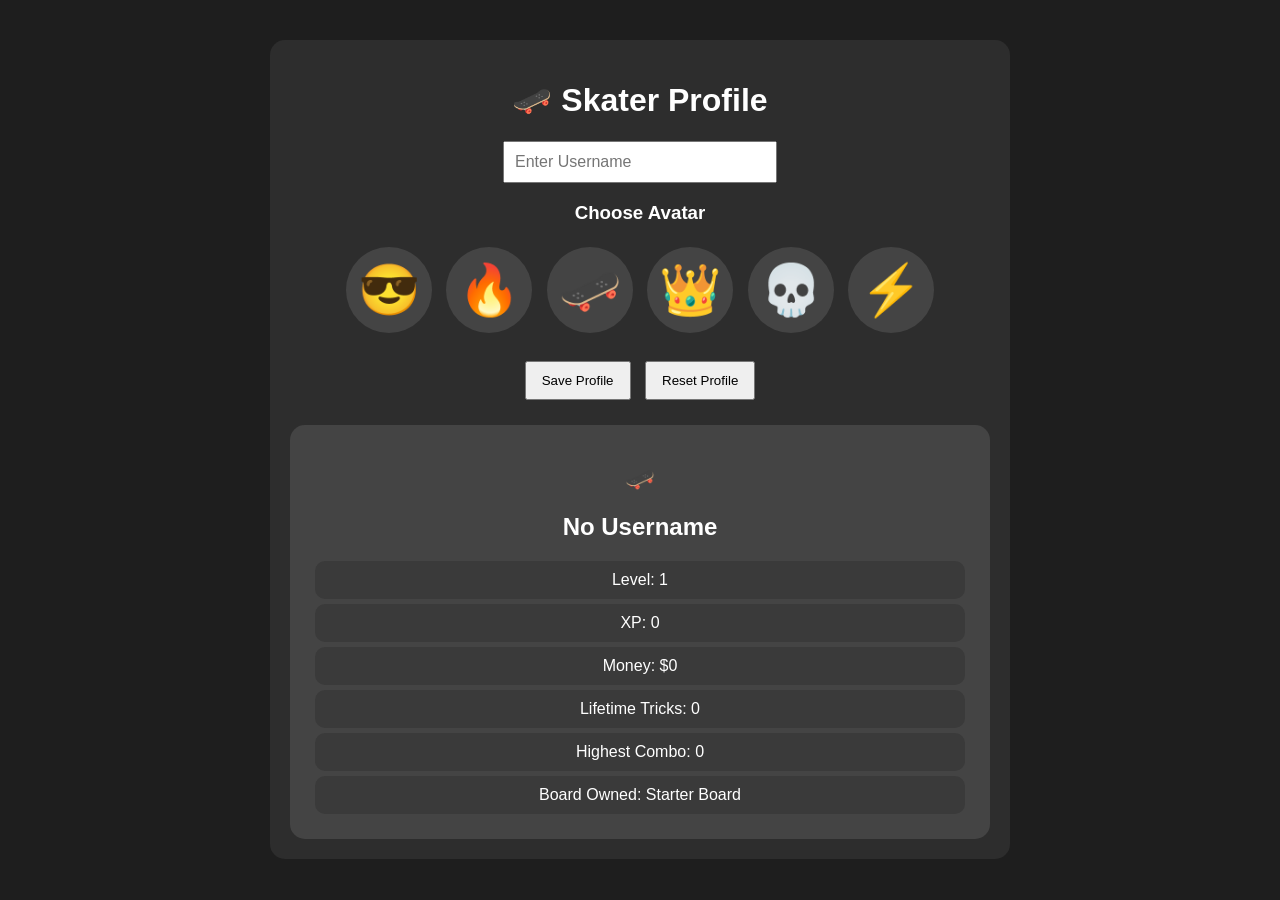
==== profile.html @ c25e0b84 "profile.html" ====
<!DOCTYPE html>
<html>
<head>
<meta charset="UTF-8">
<title>Skater Profile</title>

<style>
body{
    font-family:Arial,sans-serif;
    background:#1e1e1e;
    color:white;
    text-align:center;
    margin:0;
}

.container{
    max-width:700px;
    margin:auto;
    margin-top:40px;
    background:#2d2d2d;
    padding:20px;
    border-radius:15px;
}

input{
    padding:10px;
    width:250px;
    font-size:16px;
}

button{
    padding:10px 15px;
    margin:5px;
    cursor:pointer;
}

.avatar{
    width:80px;
    height:80px;
    border:3px solid transparent;
    margin:5px;
    cursor:pointer;
    border-radius:50%;
    font-size:50px;
    line-height:80px;
    display:inline-block;
    background:#444;
}

.selected{
    border-color:gold;
}

.stat{
    background:#3a3a3a;
    padding:10px;
    margin:5px;
    border-radius:10px;
}

#profileCard{
    margin-top:20px;
    padding:20px;
    background:#444;
    border-radius:15px;
}
</style>
</head>
<body>

<div class="container">

<h1>🛹 Skater Profile</h1>

<input id="username" placeholder="Enter Username">

<h3>Choose Avatar</h3>

<div id="avatars">
<div class="avatar" onclick="selectAvatar('😎')">😎</div>
<div class="avatar" onclick="selectAvatar('🔥')">🔥</div>
<div class="avatar" onclick="selectAvatar('🛹')">🛹</div>
<div class="avatar" onclick="selectAvatar('👑')">👑</div>
<div class="avatar" onclick="selectAvatar('💀')">💀</div>
<div class="avatar" onclick="selectAvatar('⚡')">⚡</div>
</div>

<br>

<button onclick="saveProfile()">Save Profile</button>
<button onclick="resetProfile()">Reset Profile</button>

<div id="profileCard">

<h2 id="displayAvatar">🛹</h2>

<h2 id="displayName">No Username</h2>

<div class="stat">
Level: <span id="level">1</span>
</div>

<div class="stat">
XP: <span id="xp">0</span>
</div>

<div class="stat">
Money: $<span id="money">0</span>
</div>

<div class="stat">
Lifetime Tricks: <span id="tricks">0</span>
</div>

<div class="stat">
Highest Combo: <span id="combo">0</span>
</div>

<div class="stat">
Board Owned: <span id="board">Starter Board</span>
</div>

</div>

</div>

<script>

let selectedAvatar = "🛹";

function selectAvatar(icon){

    selectedAvatar = icon;

    document
    .querySelectorAll(".avatar")
    .forEach(a=>a.classList.remove("selected"));

    [...document.querySelectorAll(".avatar")]
    .find(a=>a.textContent===icon)
    .classList.add("selected");
}

function saveProfile(){

    const username =
    document.getElementById("username").value.trim();

    if(username===""){
        alert("Enter a username");
        return;
    }

    const profile = {

        username: username,
        avatar: selectedAvatar,

        level: 1,
        xp: 0,
        money: 0,
        tricks: 0,
        highestCombo: 0,
        board: "Starter Board",

        created:
        new Date().toLocaleDateString()

    };

    localStorage.setItem(
        "skaterProfile",
        JSON.stringify(profile)
    );

    loadProfile();

    alert("Profile Saved!");
}

function loadProfile(){

    const data =
    localStorage.getItem("skaterProfile");

    if(!data) return;

    const profile =
    JSON.parse(data);

    document.getElementById(
        "displayName"
    ).textContent =
    profile.username;

    document.getElementById(
        "displayAvatar"
    ).textContent =
    profile.avatar;

    document.getElementById(
        "level"
    ).textContent =
    profile.level;

    document.getElementById(
        "xp"
    ).textContent =
    profile.xp;

    document.getElementById(
        "money"
    ).textContent =
    profile.money;

    document.getElementById(
        "tricks"
    ).textContent =
    profile.tricks;

    document.getElementById(
        "combo"
    ).textContent =
    profile.highestCombo;

    document.getElementById(
        "board"
    ).textContent =
    profile.board;
}

function resetProfile(){

    if(confirm("Delete profile?")){

        localStorage.removeItem(
            "skaterProfile"
        );

        location.reload();
    }
}

loadProfile();

</script>

</body>
</html>
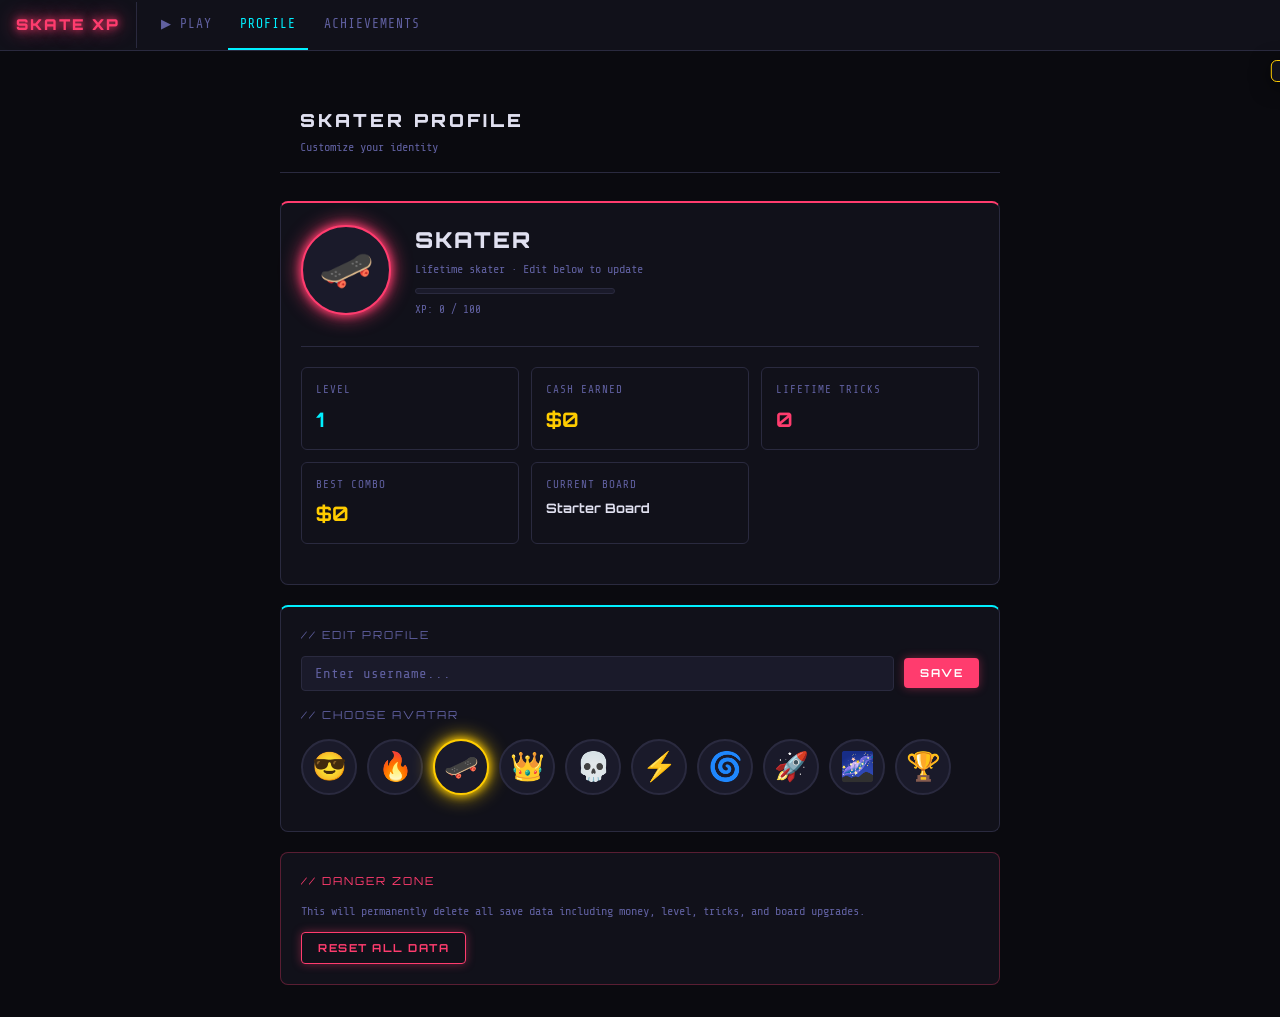
==== commit c007f4bb: "Merge pull request #1 from CameronCodesStuff/main Slight improvments" ====
--- a/profile.html
+++ b/profile.html
@@ -1,249 +1,105 @@
 <!DOCTYPE html>
-<html>
+<html lang="en">
 <head>
 <meta charset="UTF-8">
-<title>Skater Profile</title>
-
-<style>
-body{
-    font-family:Arial,sans-serif;
-    background:#1e1e1e;
-    color:white;
-    text-align:center;
-    margin:0;
-}
-
-.container{
-    max-width:700px;
-    margin:auto;
-    margin-top:40px;
-    background:#2d2d2d;
-    padding:20px;
-    border-radius:15px;
-}
-
-input{
-    padding:10px;
-    width:250px;
-    font-size:16px;
-}
-
-button{
-    padding:10px 15px;
-    margin:5px;
-    cursor:pointer;
-}
-
-.avatar{
-    width:80px;
-    height:80px;
-    border:3px solid transparent;
-    margin:5px;
-    cursor:pointer;
-    border-radius:50%;
-    font-size:50px;
-    line-height:80px;
-    display:inline-block;
-    background:#444;
-}
-
-.selected{
-    border-color:gold;
-}
-
-.stat{
-    background:#3a3a3a;
-    padding:10px;
-    margin:5px;
-    border-radius:10px;
-}
-
-#profileCard{
-    margin-top:20px;
-    padding:20px;
-    background:#444;
-    border-radius:15px;
-}
-</style>
+<meta name="viewport" content="width=device-width, initial-scale=1">
+<title>Skate XP — Profile</title>
+<link rel="stylesheet" href="style.css">
 </head>
 <body>
 
-<div class="container">
+<nav class="nav">
+  <div class="nav-logo">SKATE XP</div>
+  <a href="index.html">▶ PLAY</a>
+  <a href="profile.html" class="active">PROFILE</a>
+  <a href="achievements.html">ACHIEVEMENTS</a>
+</nav>
 
-<h1>🛹 Skater Profile</h1>
+<div id="toast"></div>
+<div id="profile-page">
+  <div class="profile-page">
 
-<input id="username" placeholder="Enter Username">
+    <div class="page-header">
+      <h1>Skater Profile</h1>
+      <div class="breadcrumb">Customize your identity</div>
+    </div>
 
-<h3>Choose Avatar</h3>
+    
+    <div class="card card-accent-top" style="margin-bottom:20px">
+      <div class="profile-header">
+        <div class="avatar-display" id="avatar-display">🛹</div>
+        <div class="profile-meta">
+          <h1 id="display-name">SKATER</h1>
+          <div class="subtitle">Lifetime skater · Edit below to update</div>
+          <div style="margin-top:10px">
+            <div class="xp-bar-wrap" style="width:200px">
+              <div class="xp-bar-fill" id="profile-xp-bar" style="width:0%"></div>
+            </div>
+            <div style="font-size:11px;color:var(--text-dim);margin-top:4px">XP: <span id="stat-xp">0 / 100</span></div>
+          </div>
+        </div>
+      </div>
 
-<div id="avatars">
-<div class="avatar" onclick="selectAvatar('😎')">😎</div>
-<div class="avatar" onclick="selectAvatar('🔥')">🔥</div>
-<div class="avatar" onclick="selectAvatar('🛹')">🛹</div>
-<div class="avatar" onclick="selectAvatar('👑')">👑</div>
-<div class="avatar" onclick="selectAvatar('💀')">💀</div>
-<div class="avatar" onclick="selectAvatar('⚡')">⚡</div>
+      <hr class="divider">
+
+      <div class="stats-grid">
+        <div class="stat-card">
+          <div class="label">Level</div>
+          <div class="value cyan" id="stat-level">1</div>
+        </div>
+        <div class="stat-card">
+          <div class="label">Cash Earned</div>
+          <div class="value gold" id="stat-money">$0</div>
+        </div>
+        <div class="stat-card">
+          <div class="label">Lifetime Tricks</div>
+          <div class="value red" id="stat-tricks">0</div>
+        </div>
+        <div class="stat-card">
+          <div class="label">Best Combo</div>
+          <div class="value gold" id="stat-combo">$0</div>
+        </div>
+        <div class="stat-card">
+          <div class="label">Current Board</div>
+          <div class="value" style="font-size:13px" id="stat-board">Starter Board</div>
+        </div>
+      </div>
+    </div>
+
+    
+    <div class="card card-accent-cyan" style="margin-bottom:20px">
+      <div class="section-label">// Edit Profile</div>
+
+      <div class="form-row">
+        <input type="text" class="input" id="username-input" placeholder="Enter username..." maxlength="24">
+        <button class="btn btn-primary" id="save-profile-btn">SAVE</button>
+      </div>
+
+      <div class="section-label" style="margin-top:16px">// Choose Avatar</div>
+      <div class="avatar-picker">
+        <div class="avatar-opt" data-avatar="😎">😎</div>
+        <div class="avatar-opt" data-avatar="🔥">🔥</div>
+        <div class="avatar-opt" data-avatar="🛹">🛹</div>
+        <div class="avatar-opt" data-avatar="👑">👑</div>
+        <div class="avatar-opt" data-avatar="💀">💀</div>
+        <div class="avatar-opt" data-avatar="⚡">⚡</div>
+        <div class="avatar-opt" data-avatar="🌀">🌀</div>
+        <div class="avatar-opt" data-avatar="🚀">🚀</div>
+        <div class="avatar-opt" data-avatar="🌌">🌌</div>
+        <div class="avatar-opt" data-avatar="🏆">🏆</div>
+      </div>
+    </div>
+
+    
+    <div class="card" style="border-color:rgba(255,60,110,.3)">
+      <div class="section-label" style="color:var(--accent)">// Danger Zone</div>
+      <p style="color:var(--text-dim);font-size:12px;margin-bottom:12px">This will permanently delete all save data including money, level, tricks, and board upgrades.</p>
+      <button class="btn btn-primary" id="reset-profile-btn" style="background:transparent;border:1px solid var(--accent);color:var(--accent)">RESET ALL DATA</button>
+    </div>
+
+  </div>
 </div>
 
-<br>
-
-<button onclick="saveProfile()">Save Profile</button>
-<button onclick="resetProfile()">Reset Profile</button>
-
-<div id="profileCard">
-
-<h2 id="displayAvatar">🛹</h2>
-
-<h2 id="displayName">No Username</h2>
-
-<div class="stat">
-Level: <span id="level">1</span>
-</div>
-
-<div class="stat">
-XP: <span id="xp">0</span>
-</div>
-
-<div class="stat">
-Money: $<span id="money">0</span>
-</div>
-
-<div class="stat">
-Lifetime Tricks: <span id="tricks">0</span>
-</div>
-
-<div class="stat">
-Highest Combo: <span id="combo">0</span>
-</div>
-
-<div class="stat">
-Board Owned: <span id="board">Starter Board</span>
-</div>
-
-</div>
-
-</div>
-
-<script>
-
-let selectedAvatar = "🛹";
-
-function selectAvatar(icon){
-
-    selectedAvatar = icon;
-
-    document
-    .querySelectorAll(".avatar")
-    .forEach(a=>a.classList.remove("selected"));
-
-    [...document.querySelectorAll(".avatar")]
-    .find(a=>a.textContent===icon)
-    .classList.add("selected");
-}
-
-function saveProfile(){
-
-    const username =
-    document.getElementById("username").value.trim();
-
-    if(username===""){
-        alert("Enter a username");
-        return;
-    }
-
-    const profile = {
-
-        username: username,
-        avatar: selectedAvatar,
-
-        level: 1,
-        xp: 0,
-        money: 0,
-        tricks: 0,
-        highestCombo: 0,
-        board: "Starter Board",
-
-        created:
-        new Date().toLocaleDateString()
-
-    };
-
-    localStorage.setItem(
-        "skaterProfile",
-        JSON.stringify(profile)
-    );
-
-    loadProfile();
-
-    alert("Profile Saved!");
-}
-
-function loadProfile(){
-
-    const data =
-    localStorage.getItem("skaterProfile");
-
-    if(!data) return;
-
-    const profile =
-    JSON.parse(data);
-
-    document.getElementById(
-        "displayName"
-    ).textContent =
-    profile.username;
-
-    document.getElementById(
-        "displayAvatar"
-    ).textContent =
-    profile.avatar;
-
-    document.getElementById(
-        "level"
-    ).textContent =
-    profile.level;
-
-    document.getElementById(
-        "xp"
-    ).textContent =
-    profile.xp;
-
-    document.getElementById(
-        "money"
-    ).textContent =
-    profile.money;
-
-    document.getElementById(
-        "tricks"
-    ).textContent =
-    profile.tricks;
-
-    document.getElementById(
-        "combo"
-    ).textContent =
-    profile.highestCombo;
-
-    document.getElementById(
-        "board"
-    ).textContent =
-    profile.board;
-}
-
-function resetProfile(){
-
-    if(confirm("Delete profile?")){
-
-        localStorage.removeItem(
-            "skaterProfile"
-        );
-
-        location.reload();
-    }
-}
-
-loadProfile();
-
-</script>
-
+<script src="game.js"></script>
 </body>
 </html>
--- a/style.css
+++ b/style.css
@@ -0,0 +1,561 @@
+@import url('https://fonts.googleapis.com/css2?family=Orbitron:wght@400;700;900&family=Share+Tech+Mono&display=swap');
+
+:root {
+  --bg:        #0a0a0f;
+  --surface:   #11111a;
+  --surface2:  #1a1a2a;
+  --border:    #2a2a3f;
+  --accent:    #ff3c6e;
+  --accent2:   #00f0ff;
+  --accent3:   #ffcc00;
+  --text:      #e0e0f0;
+  --text-dim:  #6060a0;
+  --neon-glow: 0 0 8px var(--accent), 0 0 20px var(--accent);
+  --cyan-glow: 0 0 8px var(--accent2), 0 0 20px var(--accent2);
+  --gold-glow: 0 0 8px var(--accent3), 0 0 20px var(--accent3);
+  --font-hud:  'Orbitron', sans-serif;
+  --font-mono: 'Share Tech Mono', monospace;
+}
+
+*, *::before, *::after { box-sizing: border-box; margin: 0; padding: 0; }
+
+body {
+  background: var(--bg);
+  color: var(--text);
+  font-family: var(--font-mono);
+  font-size: 14px;
+  line-height: 1.5;
+  min-height: 100vh;
+}
+
+::-webkit-scrollbar { width: 6px; }
+::-webkit-scrollbar-track { background: var(--surface); }
+::-webkit-scrollbar-thumb { background: var(--border); border-radius: 3px; }
+::-webkit-scrollbar-thumb:hover { background: var(--accent); }
+
+.nav {
+  display: flex;
+  align-items: center;
+  gap: 4px;
+  background: var(--surface);
+  border-bottom: 1px solid var(--border);
+  padding: 0 16px;
+  position: sticky;
+  top: 0;
+  z-index: 100;
+}
+
+.nav-logo {
+  font-family: var(--font-hud);
+  font-size: 15px;
+  font-weight: 900;
+  color: var(--accent);
+  text-shadow: var(--neon-glow);
+  padding: 12px 16px 12px 0;
+  margin-right: 8px;
+  border-right: 1px solid var(--border);
+  letter-spacing: 2px;
+}
+
+.nav a {
+  color: var(--text-dim);
+  text-decoration: none;
+  font-family: var(--font-mono);
+  font-size: 13px;
+  padding: 14px 12px;
+  border-bottom: 2px solid transparent;
+  transition: color .15s, border-color .15s;
+  letter-spacing: 1px;
+}
+
+.nav a:hover { color: var(--text); border-color: var(--border); }
+.nav a.active { color: var(--accent2); border-color: var(--accent2); }
+
+.btn {
+  display: inline-block;
+  font-family: var(--font-hud);
+  font-size: 11px;
+  font-weight: 700;
+  letter-spacing: 1.5px;
+  text-transform: uppercase;
+  padding: 8px 16px;
+  border-radius: 4px;
+  border: none;
+  cursor: pointer;
+  transition: all .15s;
+  text-decoration: none;
+}
+
+.btn-primary {
+  background: var(--accent);
+  color: #fff;
+  box-shadow: 0 0 10px rgba(255,60,110,.4);
+}
+.btn-primary:hover {
+  background: #ff5a84;
+  box-shadow: var(--neon-glow);
+  transform: translateY(-1px);
+}
+
+.btn-cyan {
+  background: transparent;
+  color: var(--accent2);
+  border: 1px solid var(--accent2);
+  box-shadow: 0 0 6px rgba(0,240,255,.2);
+}
+.btn-cyan:hover {
+  background: rgba(0,240,255,.1);
+  box-shadow: var(--cyan-glow);
+  transform: translateY(-1px);
+}
+
+.btn-ghost {
+  background: transparent;
+  color: var(--text-dim);
+  border: 1px solid var(--border);
+}
+.btn-ghost:hover {
+  color: var(--text);
+  border-color: var(--text-dim);
+}
+
+.btn-gold {
+  background: var(--accent3);
+  color: #000;
+  font-weight: 900;
+}
+.btn-gold:hover {
+  box-shadow: var(--gold-glow);
+  transform: translateY(-1px);
+}
+
+.btn:disabled {
+  opacity: .4;
+  cursor: not-allowed;
+  transform: none !important;
+  box-shadow: none !important;
+}
+
+.card {
+  background: var(--surface);
+  border: 1px solid var(--border);
+  border-radius: 8px;
+  padding: 20px;
+}
+
+.card-accent-top { border-top: 2px solid var(--accent); }
+.card-accent-cyan { border-top: 2px solid var(--accent2); }
+.card-accent-gold { border-top: 2px solid var(--accent3); }
+
+#hud {
+  position: absolute;
+  top: 12px;
+  left: 12px;
+  background: rgba(10,10,15,.88);
+  border: 1px solid var(--border);
+  border-left: 2px solid var(--accent);
+  border-radius: 6px;
+  padding: 14px 16px;
+  width: 240px;
+  backdrop-filter: blur(4px);
+  z-index: 10;
+}
+
+.hud-title {
+  font-family: var(--font-hud);
+  font-size: 12px;
+  font-weight: 900;
+  color: var(--accent);
+  text-shadow: var(--neon-glow);
+  letter-spacing: 3px;
+  margin-bottom: 12px;
+  text-transform: uppercase;
+}
+
+.hud-row {
+  display: flex;
+  justify-content: space-between;
+  align-items: center;
+  padding: 4px 0;
+  border-bottom: 1px solid rgba(42,42,63,.5);
+}
+.hud-row:last-child { border-bottom: none; }
+
+.hud-label { color: var(--text-dim); font-size: 11px; letter-spacing: 1px; text-transform: uppercase; }
+.hud-value { font-family: var(--font-hud); font-size: 13px; color: var(--text); }
+.hud-value.gold { color: var(--accent3); }
+.hud-value.cyan { color: var(--accent2); }
+.hud-value.red  { color: var(--accent); }
+
+.xp-bar-wrap {
+  margin: 8px 0;
+  background: var(--surface2);
+  border: 1px solid var(--border);
+  border-radius: 3px;
+  height: 6px;
+  overflow: hidden;
+}
+.xp-bar-fill {
+  height: 100%;
+  background: linear-gradient(90deg, var(--accent2), var(--accent));
+  border-radius: 3px;
+  transition: width .3s;
+  box-shadow: 0 0 6px var(--accent2);
+}
+
+#combo-display {
+  position: absolute;
+  top: 50%;
+  left: 50%;
+  transform: translate(-50%, -50%);
+  font-family: var(--font-hud);
+  font-size: 48px;
+  font-weight: 900;
+  color: var(--accent3);
+  text-shadow: var(--gold-glow);
+  pointer-events: none;
+  opacity: 0;
+  transition: opacity .3s;
+  text-align: center;
+  z-index: 20;
+}
+
+#combo-display.visible { opacity: 1; }
+
+#trick-popup {
+  position: absolute;
+  top: 40%;
+  left: 50%;
+  transform: translate(-50%, -50%);
+  font-family: var(--font-hud);
+  font-size: 22px;
+  font-weight: 700;
+  color: var(--accent2);
+  text-shadow: var(--cyan-glow);
+  pointer-events: none;
+  opacity: 0;
+  transition: opacity .15s, transform .15s;
+  z-index: 20;
+  white-space: nowrap;
+}
+
+#trick-popup.pop {
+  opacity: 1;
+  transform: translate(-50%, -60%);
+}
+
+#shop-panel {
+  position: absolute;
+  bottom: 12px;
+  left: 12px;
+  background: rgba(10,10,15,.88);
+  border: 1px solid var(--border);
+  border-left: 2px solid var(--accent2);
+  border-radius: 6px;
+  padding: 12px 14px;
+  width: 240px;
+  backdrop-filter: blur(4px);
+  z-index: 10;
+}
+
+.shop-title {
+  font-family: var(--font-hud);
+  font-size: 11px;
+  color: var(--accent2);
+  letter-spacing: 2px;
+  margin-bottom: 8px;
+}
+
+.shop-item {
+  display: flex;
+  justify-content: space-between;
+  align-items: center;
+  padding: 6px 0;
+  border-bottom: 1px solid rgba(42,42,63,.4);
+}
+.shop-item:last-child { border-bottom: none; }
+
+.shop-item-name { font-size: 12px; color: var(--text); }
+.shop-item-price { font-family: var(--font-hud); font-size: 11px; color: var(--accent3); }
+
+.shop-item button {
+  font-family: var(--font-hud);
+  font-size: 10px;
+  font-weight: 700;
+  padding: 4px 8px;
+  border-radius: 3px;
+  border: 1px solid var(--accent);
+  background: transparent;
+  color: var(--accent);
+  cursor: pointer;
+  transition: all .15s;
+  letter-spacing: 1px;
+}
+.shop-item button:hover { background: var(--accent); color: #fff; box-shadow: var(--neon-glow); }
+.shop-item button:disabled { opacity: .3; cursor: not-allowed; }
+.shop-item button.owned { border-color: var(--accent3); color: var(--accent3); }
+
+#controls-hint {
+  position: absolute;
+  bottom: 12px;
+  right: 12px;
+  background: rgba(10,10,15,.7);
+  border: 1px solid var(--border);
+  border-radius: 6px;
+  padding: 10px 14px;
+  font-size: 11px;
+  color: var(--text-dim);
+  line-height: 1.8;
+  z-index: 10;
+}
+#controls-hint .key {
+  display: inline-block;
+  background: var(--surface2);
+  border: 1px solid var(--border);
+  border-radius: 3px;
+  padding: 1px 5px;
+  font-family: var(--font-hud);
+  font-size: 10px;
+  color: var(--accent2);
+  margin-right: 4px;
+}
+
+canvas {
+  display: block;
+  width: 100%;
+  height: 100%;
+}
+
+#game-wrap {
+  position: relative;
+  width: 100vw;
+  height: calc(100vh - 45px);
+  overflow: hidden;
+}
+
+.profile-page {
+  max-width: 760px;
+  margin: 0 auto;
+  padding: 32px 20px;
+}
+
+.profile-header {
+  display: flex;
+  align-items: center;
+  gap: 24px;
+  margin-bottom: 28px;
+}
+
+.avatar-display {
+  width: 90px;
+  height: 90px;
+  background: var(--surface2);
+  border: 2px solid var(--accent);
+  border-radius: 50%;
+  display: flex;
+  align-items: center;
+  justify-content: center;
+  font-size: 44px;
+  box-shadow: var(--neon-glow);
+  flex-shrink: 0;
+  cursor: pointer;
+  transition: transform .15s;
+}
+.avatar-display:hover { transform: scale(1.05); }
+
+.profile-meta h1 {
+  font-family: var(--font-hud);
+  font-size: 22px;
+  font-weight: 900;
+  color: var(--text);
+  letter-spacing: 2px;
+}
+.profile-meta .subtitle { color: var(--text-dim); font-size: 12px; margin-top: 4px; }
+
+.stats-grid {
+  display: grid;
+  grid-template-columns: repeat(auto-fill, minmax(180px, 1fr));
+  gap: 12px;
+  margin: 20px 0;
+}
+
+.stat-card {
+  background: var(--surface);
+  border: 1px solid var(--border);
+  border-radius: 6px;
+  padding: 14px;
+}
+.stat-card .label { font-size: 11px; color: var(--text-dim); letter-spacing: 1px; text-transform: uppercase; margin-bottom: 6px; }
+.stat-card .value { font-family: var(--font-hud); font-size: 20px; font-weight: 700; }
+.stat-card .value.gold { color: var(--accent3); }
+.stat-card .value.cyan { color: var(--accent2); }
+.stat-card .value.red  { color: var(--accent); }
+
+.avatar-picker {
+  display: flex;
+  flex-wrap: wrap;
+  gap: 10px;
+  margin: 16px 0;
+}
+
+.avatar-opt {
+  width: 56px;
+  height: 56px;
+  background: var(--surface2);
+  border: 2px solid var(--border);
+  border-radius: 50%;
+  display: flex;
+  align-items: center;
+  justify-content: center;
+  font-size: 28px;
+  cursor: pointer;
+  transition: border-color .15s, transform .15s, box-shadow .15s;
+}
+.avatar-opt:hover { transform: scale(1.1); border-color: var(--text-dim); }
+.avatar-opt.selected { border-color: var(--accent3); box-shadow: var(--gold-glow); }
+
+.form-row {
+  display: flex;
+  gap: 10px;
+  align-items: center;
+  margin: 12px 0;
+}
+
+.input {
+  background: var(--surface2);
+  border: 1px solid var(--border);
+  border-radius: 4px;
+  padding: 9px 13px;
+  color: var(--text);
+  font-family: var(--font-mono);
+  font-size: 14px;
+  outline: none;
+  transition: border-color .15s;
+  flex: 1;
+}
+.input:focus { border-color: var(--accent2); }
+.input::placeholder { color: var(--text-dim); }
+
+.ach-page { max-width: 1100px; margin: 0 auto; padding: 32px 20px; }
+
+.ach-header {
+  margin-bottom: 24px;
+  display: flex;
+  align-items: center;
+  justify-content: space-between;
+  flex-wrap: wrap;
+  gap: 12px;
+}
+
+.ach-header h1 {
+  font-family: var(--font-hud);
+  font-size: 20px;
+  font-weight: 900;
+  color: var(--accent3);
+  text-shadow: var(--gold-glow);
+  letter-spacing: 3px;
+}
+
+.progress-bar-wrap {
+  background: var(--surface2);
+  border: 1px solid var(--border);
+  border-radius: 4px;
+  height: 8px;
+  overflow: hidden;
+  margin: 8px 0;
+  width: 300px;
+  max-width: 100%;
+}
+.progress-bar-fill {
+  height: 100%;
+  background: linear-gradient(90deg, var(--accent3), var(--accent));
+  transition: width .4s;
+  box-shadow: 0 0 6px var(--accent3);
+}
+
+.ach-grid {
+  display: grid;
+  grid-template-columns: repeat(auto-fill, minmax(260px, 1fr));
+  gap: 14px;
+}
+
+.ach-card {
+  background: var(--surface);
+  border: 1px solid var(--border);
+  border-radius: 8px;
+  padding: 16px;
+  display: flex;
+  gap: 14px;
+  align-items: flex-start;
+  transition: border-color .15s, background .15s;
+}
+
+.ach-card.unlocked {
+  border-color: var(--accent3);
+  background: rgba(255,204,0,.05);
+}
+
+.ach-card.locked { opacity: .55; }
+
+.ach-icon {
+  font-size: 34px;
+  flex-shrink: 0;
+  line-height: 1;
+}
+
+.ach-info { flex: 1; }
+.ach-title { font-family: var(--font-hud); font-size: 13px; font-weight: 700; color: var(--text); margin-bottom: 4px; }
+.ach-desc { font-size: 12px; color: var(--text-dim); line-height: 1.4; }
+.ach-status { margin-top: 8px; font-size: 11px; font-weight: 700; font-family: var(--font-hud); }
+.ach-card.unlocked .ach-status { color: var(--accent3); }
+.ach-card.locked .ach-status { color: var(--text-dim); }
+
+.page-header {
+  padding: 24px 20px 0;
+  border-bottom: 1px solid var(--border);
+  margin-bottom: 28px;
+}
+.page-header h1 {
+  font-family: var(--font-hud);
+  font-size: 18px;
+  font-weight: 900;
+  letter-spacing: 3px;
+  color: var(--text);
+  text-transform: uppercase;
+}
+.page-header .breadcrumb { font-size: 12px; color: var(--text-dim); margin-top: 4px; padding-bottom: 16px; }
+
+.divider { border: none; border-top: 1px solid var(--border); margin: 20px 0; }
+
+#toast {
+  position: fixed;
+  top: 60px;
+  right: 16px;
+  background: var(--surface);
+  border: 1px solid var(--accent3);
+  border-radius: 6px;
+  padding: 10px 16px;
+  font-family: var(--font-hud);
+  font-size: 12px;
+  color: var(--accent3);
+  z-index: 999;
+  transform: translateX(120%);
+  transition: transform .25s;
+  box-shadow: 0 4px 20px rgba(0,0,0,.5);
+}
+#toast.show { transform: translateX(0); }
+
+.section-label {
+  font-family: var(--font-hud);
+  font-size: 11px;
+  color: var(--text-dim);
+  letter-spacing: 2px;
+  text-transform: uppercase;
+  margin-bottom: 12px;
+}
+
+@media (max-width: 600px) {
+  #hud { width: 200px; }
+  #shop-panel { width: 200px; }
+  .stats-grid { grid-template-columns: 1fr 1fr; }
+}
